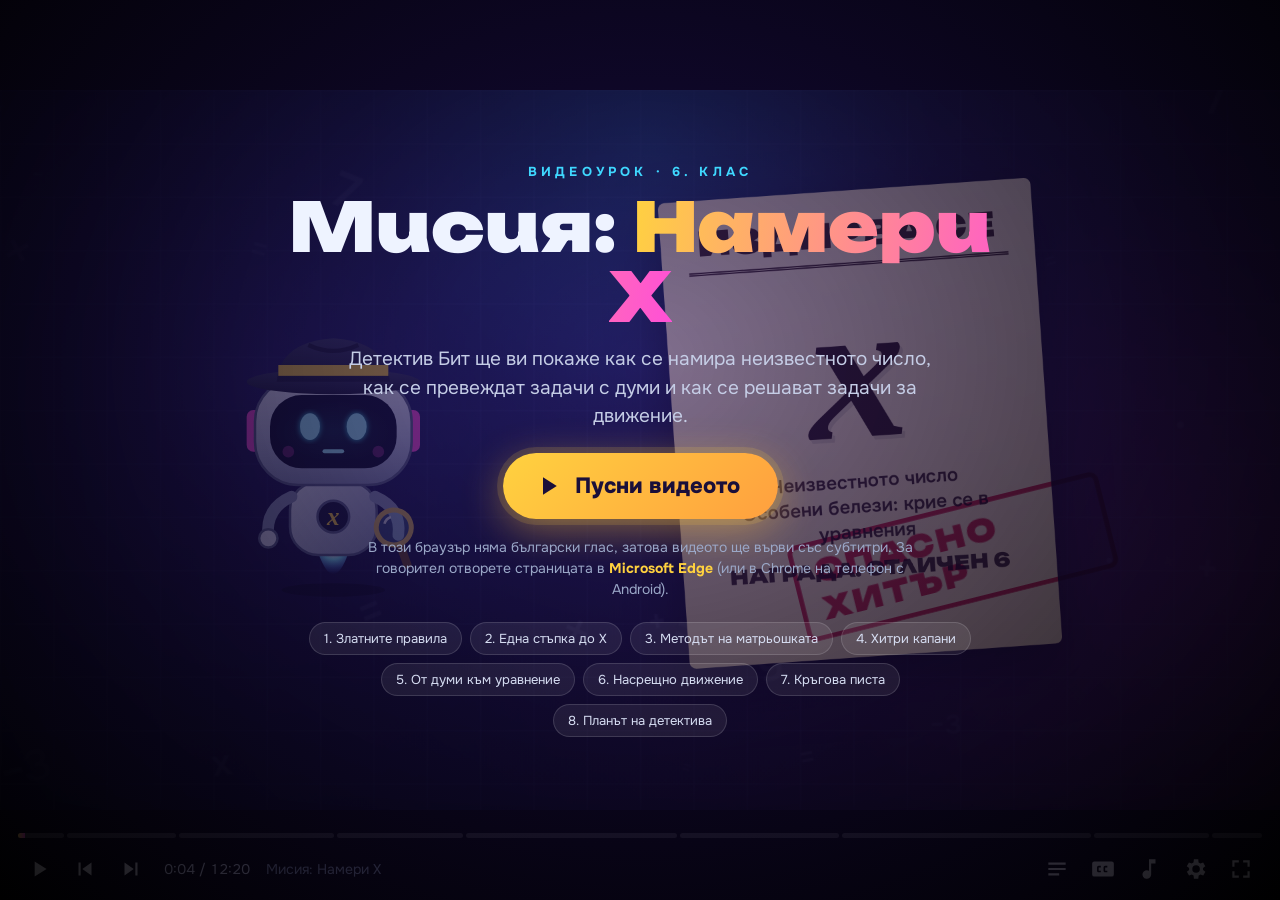
==== video/index.html @ 0a059dce "Видеоурок „Мисия: Намери Х“ с говорител и анимации Co-Authored-By: Claude Opus 5.5 <noreply@anthropi" ====
<!DOCTYPE html>
<html lang="bg">
<head>
<meta charset="utf-8">
<meta name="viewport" content="width=device-width, initial-scale=1, viewport-fit=cover">
<title>Мисия: Намери Х — видеоурок</title>
<meta name="description" content="Анимиран видеоурок с говорител за 6. клас: как се намира неизвестно число, задачи с думи и задачи за движение.">
<link rel="preconnect" href="https://fonts.googleapis.com">
<link rel="preconnect" href="https://fonts.gstatic.com" crossorigin>
<link rel="stylesheet" href="https://fonts.googleapis.com/css2?family=Onest:wght@400;500;600;700;800&family=Unbounded:wght@500;700;900&family=Caveat:wght@600;700&display=swap">
<link rel="stylesheet" href="video.css">
</head>
<body>
<div id="player" class="idle">
  <div id="screen">
    <div id="stage">
      <canvas id="bg" width="960" height="540" aria-hidden="true"></canvas>
      <div id="layer"></div>
      <div id="botWrap" aria-hidden="true"></div>
      <canvas id="confetti" width="1920" height="1080" aria-hidden="true"></canvas>
      <div id="sub" aria-live="polite"></div>
    </div>
  </div>

  <div id="startOv">
    <div class="startCard">
      <div class="kicker">Видеоурок · 6. клас</div>
      <h1>Мисия: <span>Намери Х</span></h1>
      <p class="lead">Детектив Бит ще ви покаже как се намира неизвестното число, как се превеждат задачи с думи и как се решават задачи за движение.</p>
      <button id="btnStart" type="button"><svg viewBox="0 0 24 24"><path d="M8 5v14l11-7z"/></svg><span>Пусни видеото</span></button>
      <div id="voiceNote" class="vnote"></div>
      <ol id="startChapters" class="chlist"></ol>
    </div>
  </div>

  <div id="endOv" hidden>
    <div class="startCard">
      <div class="kicker">Мисията е изпълнена</div>
      <h1>Браво, <span>детективи!</span></h1>
      <p class="lead">Сега е ваш ред — хванете всеки Х в учебника. А за истинско предизвикателство…</p>
      <div class="endBtns">
        <a class="bigLink" href="../">Ескейп стаята на Професор Минус →</a>
        <button id="btnReplay" type="button" class="ghost">↺ Гледай пак</button>
      </div>
    </div>
  </div>

  <div id="ctrl">
    <div id="bar" role="slider" aria-label="Напредък" tabindex="0"><div id="barSegs"></div><div id="barTip"></div></div>
    <div class="row">
      <button id="bPlay" title="Пусни / пауза (интервал)" aria-label="Пусни или пауза"><svg viewBox="0 0 24 24"><path class="i-play" d="M8 5v14l11-7z"/><path class="i-pause" d="M7 5h4v14H7zM13 5h4v14h-4z"/></svg></button>
      <button id="bPrev" title="Предишна стъпка (←)" aria-label="Предишна стъпка"><svg viewBox="0 0 24 24"><path d="M6 6h2v12H6zM9.5 12 18 18V6z"/></svg></button>
      <button id="bNext" title="Следваща стъпка (→)" aria-label="Следваща стъпка"><svg viewBox="0 0 24 24"><path d="M16 6h2v12h-2zM6 18l8.5-6L6 6z"/></svg></button>
      <span id="time">0:00 / 0:00</span>
      <span id="chName"></span>
      <span class="sp"></span>
      <button id="bCh" title="Глави" aria-label="Глави"><svg viewBox="0 0 24 24"><path d="M4 6h16v2H4zm0 5h16v2H4zm0 5h10v2H4z"/></svg></button>
      <button id="bCC" class="on" title="Субтитри (C)" aria-label="Субтитри"><svg viewBox="0 0 24 24"><path d="M4 5h16a2 2 0 0 1 2 2v10a2 2 0 0 1-2 2H4a2 2 0 0 1-2-2V7a2 2 0 0 1 2-2zm2.5 5.5v3c0 .8.7 1.5 1.5 1.5h2v-1.5H8v-3h2V9H8c-.8 0-1.5.7-1.5 1.5zm6 0v3c0 .8.7 1.5 1.5 1.5h2v-1.5h-2v-3h2V9h-2c-.8 0-1.5.7-1.5 1.5z"/></svg></button>
      <button id="bMusic" class="on" title="Музика (M)" aria-label="Музика"><svg viewBox="0 0 24 24"><path d="M12 3v10.6A4 4 0 1 0 14 17V7h4V3z"/></svg></button>
      <button id="bSet" title="Глас и скорост" aria-label="Настройки"><svg viewBox="0 0 24 24"><path d="M19.4 13a7.6 7.6 0 0 0 0-2l2.1-1.6-2-3.5-2.5 1a7.4 7.4 0 0 0-1.7-1L15 3h-4l-.4 2.9a7.4 7.4 0 0 0-1.7 1l-2.5-1-2 3.5L6.6 11a7.6 7.6 0 0 0 0 2l-2.1 1.6 2 3.5 2.5-1c.5.4 1.1.7 1.7 1L11 21h4l.4-2.9c.6-.3 1.2-.6 1.7-1l2.5 1 2-3.5zM13 15.5a3.5 3.5 0 1 1 0-7 3.5 3.5 0 0 1 0 7z"/></svg></button>
      <button id="bFull" title="На цял екран (F)" aria-label="На цял екран"><svg viewBox="0 0 24 24"><path d="M4 4h6v2H6v4H4zm10 0h6v6h-2V6h-4zM4 14h2v4h4v2H4zm14 0h2v6h-6v-2h4z"/></svg></button>
    </div>
    <div id="chMenu" class="pop" hidden></div>
    <div id="setMenu" class="pop" hidden>
      <label>Говорител<select id="selVoice"></select></label>
      <label>Скорост<select id="selRate"><option value="0.85">По-бавно</option><option value="1" selected>Нормално</option><option value="1.15">По-бързо</option></select></label>
      <p class="vhint">Най-хубав глас има в <b>Microsoft Edge</b> (Kalina или Borislav).</p>
    </div>
  </div>
</div>
<script src="engine.js"></script>
<script src="art.js"></script>
<script src="scenes.js"></script>
</body>
</html>
---- video/video.css ----
:root {
  --ink: #eef3ff;
  --mute: #9aa7c7;
  --gold: #ffd23f;
  --cyan: #3fd8ff;
  --pink: #ff4fd8;
  --green: #3dffa2;
  --red: #ff5a6a;
  --violet: #9b7bff;
  --panel: rgba(255, 255, 255, .06);
  --line: rgba(255, 255, 255, .14);
}
* { box-sizing: border-box; }
html, body { margin: 0; height: 100%; background: #000; color: var(--ink); font-family: Onest, system-ui, sans-serif; overflow: hidden; }
button { font: inherit; color: inherit; }

#player { position: fixed; inset: 0; display: grid; place-items: center; background: #000; }
#screen { position: relative; width: min(100vw, calc(100vh * 16 / 9)); aspect-ratio: 16 / 9; overflow: hidden; background: #050816; }
#stage { position: absolute; left: 0; top: 0; width: 1920px; height: 1080px; transform-origin: 0 0; overflow: hidden; }
#bg { position: absolute; inset: 0; width: 100%; height: 100%; }
#layer { position: absolute; inset: 0; }
#confetti { position: absolute; inset: 0; width: 100%; height: 100%; pointer-events: none; }
#player.idle.playing { cursor: none; }

/* ---------- субтитри ---------- */
#sub {
  position: absolute; left: 50%; bottom: 34px; transform: translateX(-50%);
  max-width: 1500px; padding: 14px 34px; border-radius: 22px;
  background: rgba(4, 7, 20, .78); border: 1px solid rgba(255, 255, 255, .1);
  font-size: 34px; line-height: 1.3; font-weight: 500; text-align: center; letter-spacing: .005em;
  box-shadow: 0 10px 40px rgba(0, 0, 0, .45); backdrop-filter: blur(8px);
  transition: opacity .25s; text-wrap: balance;
}
#sub:empty, #sub.off { opacity: 0; }

/* ---------- обекти на сцената ---------- */
.ob { position: absolute; will-change: transform, opacity; }
.c { transform: translate(-50%, -50%); }
.title { white-space: nowrap; font-family: Unbounded, sans-serif; font-weight: 900; letter-spacing: -.01em; line-height: 1.05; }
.h2 { font-family: Unbounded, sans-serif; font-weight: 700; font-size: 54px; }
.txt { font-size: 40px; line-height: 1.35; font-weight: 500; }
.glass {
  background: linear-gradient(160deg, rgba(255, 255, 255, .10), rgba(255, 255, 255, .035));
  border: 1.5px solid var(--line); border-radius: 30px;
  box-shadow: 0 20px 60px rgba(0, 0, 0, .45), inset 0 1px 0 rgba(255, 255, 255, .12);
  backdrop-filter: blur(14px);
}
.gold { color: var(--gold); } .cyan { color: var(--cyan); } .pink { color: var(--pink); } .green { color: var(--green); } .red { color: var(--red); } .mute { color: var(--mute); } .violet { color: var(--violet); }
.hlw { color: var(--gold); text-shadow: 0 0 24px rgba(255, 210, 63, .55); }

/* ---------- уравнения ---------- */
.eq { position: absolute; display: flex; align-items: center; white-space: nowrap; font-weight: 600; font-size: 84px; line-height: 1; transform: translateY(-50%); }
.eq.center { transform: translate(-50%, -50%); }
.tk { display: inline-flex; align-items: center; padding: 0 .07em; position: relative; transition: color .4s, text-shadow .4s; }
.tk.op { padding: 0 .2em; color: #c9d3f0; font-weight: 500; }
.tk.par { padding: 0 .015em; color: #c9d3f0; font-weight: 400; transform: scaleY(1.12); }
.tk.var { color: var(--gold); font-style: italic; font-weight: 700; text-shadow: 0 0 26px rgba(255, 210, 63, .6); font-family: Georgia, 'Times New Roman', serif; padding: 0 .1em; }
.tk.txt2 { font-size: .58em; color: var(--mute); font-weight: 500; padding: 0 .18em; }
.tk.hl { color: var(--gold); text-shadow: 0 0 26px rgba(255, 210, 63, .55); }
.tk.ok { color: var(--green); text-shadow: 0 0 30px rgba(61, 255, 162, .6); }
.tk.bad { color: var(--red); text-shadow: 0 0 26px rgba(255, 90, 106, .55); }
.tk.dim { opacity: .38; }
.tk.cy { color: var(--cyan); text-shadow: 0 0 24px rgba(63, 216, 255, .5); }
.tk.pk { color: var(--pink); text-shadow: 0 0 24px rgba(255, 79, 216, .5); }
.tk.check { color: var(--green); font-size: 1.05em; padding-left: .3em; text-shadow: 0 0 30px rgba(61, 255, 162, .8); }
.tk .sub { font-size: .55em; transform: translateY(.35em); font-style: normal; }
.fr { gap: .06em; }
.fr .sg { margin-right: .04em; }
.fb { display: inline-flex; flex-direction: column; align-items: center; font-size: .66em; line-height: 1.04; vertical-align: middle; }
.fb > span { padding: 0 .14em; }
.fb > .n { border-bottom: .07em solid currentColor; padding-bottom: .05em; }
.fb > .d { padding-top: .06em; }
.fr .w { margin-right: .05em; }
.tk.box { width: 1.05em; height: 1.05em; border: .07em solid var(--cyan); border-radius: .18em; box-shadow: 0 0 22px rgba(63, 216, 255, .55), inset 0 0 18px rgba(63, 216, 255, .35); margin: 0 .1em; padding: 0; }

/* рамки и етикети */
.frame { position: absolute; border-radius: 18px; pointer-events: none; border: 4px solid var(--cyan); box-shadow: 0 0 26px rgba(63, 216, 255, .55), inset 0 0 20px rgba(63, 216, 255, .18); }
.frame.gold { border-color: var(--gold); box-shadow: 0 0 26px rgba(255, 210, 63, .55), inset 0 0 20px rgba(255, 210, 63, .15); }
.frame.pink { border-color: var(--pink); box-shadow: 0 0 26px rgba(255, 79, 216, .55), inset 0 0 20px rgba(255, 79, 216, .15); }
.frame.green { border-color: var(--green); box-shadow: 0 0 26px rgba(61, 255, 162, .55), inset 0 0 20px rgba(61, 255, 162, .15); }
.frame.violet { border-color: var(--violet); box-shadow: 0 0 26px rgba(155, 123, 255, .55), inset 0 0 20px rgba(155, 123, 255, .15); }
.tag { position: absolute; transform: translateX(-50%); padding: 8px 20px; border-radius: 999px; font-size: 30px; font-weight: 700; white-space: nowrap; background: rgba(63, 216, 255, .16); color: var(--cyan); border: 2px solid rgba(63, 216, 255, .5); }
.tag.gold { background: rgba(255, 210, 63, .14); color: var(--gold); border-color: rgba(255, 210, 63, .5); }
.tag.pink { background: rgba(255, 79, 216, .14); color: var(--pink); border-color: rgba(255, 79, 216, .5); }
.tag.green { background: rgba(61, 255, 162, .14); color: var(--green); border-color: rgba(61, 255, 162, .5); }
.tag.violet { background: rgba(155, 123, 255, .16); color: #c4b2ff; border-color: rgba(155, 123, 255, .5); }
.tag::before { content: ''; position: absolute; left: 50%; width: 3px; height: 22px; background: currentColor; opacity: .7; transform: translateX(-50%); }
.tag.below::before { top: -24px; }
.tag.above::before { bottom: -24px; }

/* карта с правило */
.rule { padding: 26px 40px; font-size: 38px; font-weight: 600; text-align: center; }
.rule small { display: block; font-size: 24px; letter-spacing: .16em; text-transform: uppercase; color: var(--mute); margin-bottom: 8px; font-weight: 700; }
.rule b { color: var(--gold); }
.rule em { font-style: normal; color: var(--cyan); }
.rule i { font-style: normal; color: var(--pink); }

.grid6 { display: grid; grid-template-columns: 1fr 1fr; gap: 26px; width: 1500px; }
.rc { padding: 26px 30px; font-size: 34px; font-weight: 600; line-height: 1.3; }
.rc small { display: block; font-size: 22px; letter-spacing: .14em; text-transform: uppercase; color: var(--mute); margin-bottom: 6px; font-weight: 700; }
.rc b { color: var(--gold); }

.chip { display: inline-flex; align-items: center; justify-content: center; min-width: 92px; height: 92px; border-radius: 26px; font-size: 52px; font-weight: 800; }
.chip.plus { background: rgba(61, 255, 162, .14); color: var(--green); border: 3px solid rgba(61, 255, 162, .55); }
.chip.minus { background: rgba(255, 90, 106, .14); color: var(--red); border: 3px solid rgba(255, 90, 106, .55); }
.signrow { display: flex; align-items: center; gap: 22px; font-size: 52px; font-weight: 700; color: #c9d3f0; }

/* глава */
.chap { position: absolute; inset: 0; display: grid; place-items: center; background: radial-gradient(ellipse at 50% 50%, rgba(30, 20, 80, .55), rgba(3, 5, 16, .96) 70%); }
.chap .num { font-family: Unbounded, sans-serif; font-weight: 900; font-size: 380px; line-height: .8; color: transparent; -webkit-text-stroke: 3px rgba(155, 123, 255, .55); position: absolute; left: 50%; top: 50%; transform: translate(-50%, -62%); letter-spacing: -.04em; }
.chap .lbl { font-size: 30px; letter-spacing: .5em; text-transform: uppercase; color: var(--cyan); font-weight: 700; text-align: center; margin-bottom: 26px; }
.chap .ttl { font-family: Unbounded, sans-serif; font-weight: 900; font-size: 104px; text-align: center; line-height: 1.04; background: linear-gradient(100deg, #fff 20%, #ffd23f 45%, #ff4fd8 60%, #fff 80%); background-size: 300% 100%; -webkit-background-clip: text; background-clip: text; color: transparent; animation: sheen 3.2s ease-in-out infinite; position: relative; }
.chap .streak { position: absolute; left: -30%; top: 0; bottom: 0; width: 18%; background: linear-gradient(90deg, transparent, rgba(255, 255, 255, .09), transparent); transform: skewX(-20deg); animation: streak 2.4s ease-in-out infinite; }
@keyframes sheen { 0% { background-position: 100% 0; } 100% { background-position: 0 0; } }
@keyframes streak { 0% { left: -30%; } 100% { left: 130%; } }

/* обява */
.poster { width: 560px; height: 700px; background: linear-gradient(170deg, #f4e6c4, #e3cd98); border-radius: 10px; color: #3b2412; box-shadow: 0 30px 80px rgba(0, 0, 0, .6); padding: 34px 40px; text-align: center; font-family: Unbounded, sans-serif; }
.poster .p1 { font-size: 50px; font-weight: 900; letter-spacing: .04em; border-bottom: 5px double #3b2412; padding-bottom: 12px; }
.poster .px { font-family: Georgia, serif; font-style: italic; font-weight: 700; font-size: 300px; line-height: 1; margin: 6px 0 0; color: #2a1608; text-shadow: 4px 6px 0 rgba(0, 0, 0, .12); }
.poster .p2 { font-family: Onest, sans-serif; font-size: 28px; font-weight: 600; line-height: 1.35; }
.poster .p3 { margin-top: 18px; font-size: 29px; font-weight: 900; }
.stamp { position: absolute; padding: 10px 26px; border: 7px solid #d1263b; color: #d1263b; border-radius: 14px; font-family: Unbounded, sans-serif; font-weight: 900; font-size: 46px; letter-spacing: .06em; rotate: -14deg; mix-blend-mode: multiply; opacity: .9; }

/* карта на мисията */
.node { position: absolute; width: 124px; height: 124px; border-radius: 50%; display: grid; place-items: center; font-family: Unbounded, sans-serif; font-weight: 900; font-size: 52px; transform: translate(-50%, -50%); background: radial-gradient(circle at 35% 30%, #5b3dff, #24145f); border: 4px solid rgba(255, 255, 255, .35); box-shadow: 0 0 40px rgba(110, 80, 255, .7); }
.nodeLbl { position: absolute; transform: translateX(-50%); font-size: 30px; font-weight: 700; text-align: center; width: 300px; line-height: 1.2; }

/* текст на задача */
.problem { width: 1400px; padding: 40px 54px; font-size: 44px; line-height: 1.45; font-weight: 500; }
.problem mark { background: none; color: inherit; border-radius: 10px; padding: 0 6px; transition: background .5s, color .5s, box-shadow .5s; }
.problem mark.on { background: rgba(255, 210, 63, .18); color: var(--gold); box-shadow: 0 0 0 2px rgba(255, 210, 63, .5); }
.problem mark.on2 { background: rgba(63, 216, 255, .16); color: var(--cyan); box-shadow: 0 0 0 2px rgba(63, 216, 255, .5); }
.problem mark.on3 { background: rgba(255, 79, 216, .16); color: var(--pink); box-shadow: 0 0 0 2px rgba(255, 79, 216, .5); }

/* чеклист */
.steps { width: 1460px; display: flex; flex-direction: column; gap: 18px; }
.step { display: flex; align-items: center; gap: 28px; padding: 18px 34px; font-size: 40px; font-weight: 600; }
.step .n { flex: none; width: 74px; height: 74px; border-radius: 50%; display: grid; place-items: center; font-family: Unbounded, sans-serif; font-weight: 900; font-size: 34px; background: linear-gradient(135deg, var(--violet), var(--pink)); }
.step b { color: var(--gold); }

.hud { font-family: Unbounded, sans-serif; font-weight: 700; font-size: 26px; letter-spacing: .18em; text-transform: uppercase; color: var(--mute); }
.hud b { color: var(--cyan); }
.clockTxt { font-family: Unbounded, sans-serif; font-weight: 700; }

/* робот */
#botWrap { position: absolute; left: 0; top: 0; width: 1920px; height: 1080px; pointer-events: none; }
#bot { position: absolute; left: 0; top: 0; width: 260px; height: 320px; transform-origin: 50% 50%; }
#bot svg { width: 100%; height: 100%; overflow: visible; animation: hover 3.4s ease-in-out infinite; }
@keyframes hover { 0%, 100% { transform: translateY(0); } 50% { transform: translateY(-12px); } }
#bot .eye { transform-box: fill-box; transform-origin: center; animation: blink 5s infinite; }
@keyframes blink { 0%, 93%, 100% { transform: scaleY(1); } 95% { transform: scaleY(.08); } }
#bot .mouth { transform-box: fill-box; transform-origin: center; transition: transform .08s; }
#bot.talk .mouth { animation: talk .22s ease-in-out infinite alternate; }
@keyframes talk { from { transform: scaleY(.6) scaleX(1); } to { transform: scaleY(3.4) scaleX(.82); } }
#bot .happy { display: none; }
#bot.joy .eye { display: none; }
#bot.joy .happy { display: inline; }
#bot .armR { transform-box: view-box; transform-origin: 196px 200px; transition: transform .5s cubic-bezier(.3, 1.6, .5, 1); }
#bot.point .armR { transform: rotate(-58deg); }
#bot.wave .armR { animation: wave .5s ease-in-out 4 alternate; }
@keyframes wave { from { transform: rotate(-40deg); } to { transform: rotate(-105deg); } }
#bot .antL { animation: pulse 1.6s ease-in-out infinite; }
#bot .flame { transform-box: fill-box; transform-origin: 50% 0; animation: flame .18s ease-in-out infinite alternate; }
@keyframes flame { from { transform: scaleY(.8); opacity: .75; } to { transform: scaleY(1.15); opacity: 1; } }
@keyframes pulse { 0%, 100% { opacity: .55; } 50% { opacity: 1; } }

/* SVG сцени */
.svgs { position: absolute; left: 0; top: 0; width: 1920px; height: 1080px; overflow: visible; }
.lbl { font-family: Onest, sans-serif; font-weight: 700; }
.dash { animation: dash 1s linear infinite; }
@keyframes dash { to { stroke-dashoffset: -40; } }

/* ---------- старт / край ---------- */
#startOv, #endOv { position: absolute; inset: 0; display: grid; place-items: center; background: radial-gradient(ellipse at 50% 40%, rgba(40, 20, 110, .55), rgba(0, 0, 0, .9)); z-index: 5; padding: 20px; overflow: auto; }
#endOv[hidden], #startOv[hidden] { display: none; }
.startCard { max-width: 760px; text-align: center; }
.kicker { font-size: 13px; letter-spacing: .32em; text-transform: uppercase; color: var(--cyan); font-weight: 700; }
.startCard h1 { font-family: Unbounded, sans-serif; font-weight: 900; font-size: clamp(34px, 6vw, 68px); line-height: 1.02; margin: 12px 0 14px; }
.startCard h1 span { background: linear-gradient(100deg, #ffd23f, #ff4fd8); -webkit-background-clip: text; background-clip: text; color: transparent; }
.lead { font-size: clamp(15px, 1.8vw, 19px); color: #c5cde6; line-height: 1.5; margin: 0 auto 22px; max-width: 600px; }
#btnStart { display: inline-flex; align-items: center; gap: 12px; border: 0; cursor: pointer; padding: 18px 38px 18px 30px; border-radius: 999px; font-size: 22px; font-weight: 800; color: #1a0f3a; background: linear-gradient(135deg, #ffd23f, #ff9f3f); box-shadow: 0 10px 40px rgba(255, 190, 60, .45), 0 0 0 6px rgba(255, 210, 63, .14); transition: transform .2s; }
#btnStart:hover { transform: scale(1.05); }
#btnStart svg { width: 30px; height: 30px; fill: currentColor; }
.vnote { margin: 18px auto 0; font-size: 14px; color: var(--mute); max-width: 560px; line-height: 1.5; }
.vnote b { color: var(--green); }
.vnote.warn b { color: var(--gold); }
.chlist { list-style: none; padding: 0; margin: 22px auto 0; display: flex; flex-wrap: wrap; gap: 8px; justify-content: center; max-width: 700px; }
.chlist li button { background: rgba(255, 255, 255, .07); border: 1px solid rgba(255, 255, 255, .14); padding: 7px 14px; border-radius: 999px; font-size: 13px; cursor: pointer; color: #d6ddf2; }
.chlist li button:hover { background: rgba(255, 255, 255, .16); }
.endBtns { display: flex; gap: 14px; justify-content: center; flex-wrap: wrap; }
.bigLink { display: inline-block; padding: 16px 30px; border-radius: 999px; font-weight: 800; font-size: 19px; text-decoration: none; color: #1a0f3a; background: linear-gradient(135deg, #3dffa2, #3fd8ff); box-shadow: 0 10px 40px rgba(61, 255, 162, .35); }
.ghost { padding: 16px 26px; border-radius: 999px; border: 1px solid rgba(255, 255, 255, .25); background: rgba(255, 255, 255, .06); font-weight: 700; font-size: 17px; cursor: pointer; }

/* ---------- контроли ---------- */
#ctrl { position: absolute; left: 0; right: 0; bottom: 0; padding: 30px 18px 10px; background: linear-gradient(transparent, rgba(0, 0, 0, .82)); z-index: 4; transition: opacity .35s; }
#player.idle.playing #ctrl { opacity: 0; }
#ctrl .row { display: flex; align-items: center; gap: 4px; }
#ctrl button { width: 42px; height: 42px; border: 0; background: none; border-radius: 10px; cursor: pointer; display: grid; place-items: center; opacity: .9; }
#ctrl button:hover { background: rgba(255, 255, 255, .12); opacity: 1; }
#ctrl button svg { width: 26px; height: 26px; fill: #fff; }
#ctrl button.off { opacity: .4; }
#bPlay .i-pause { display: none; }
#player.playing #bPlay .i-pause { display: inline; }
#player.playing #bPlay .i-play { display: none; }
#time { font-size: 14px; color: #dfe5f5; margin-left: 8px; font-variant-numeric: tabular-nums; }
#chName { font-size: 14px; color: var(--mute); margin-left: 12px; white-space: nowrap; overflow: hidden; text-overflow: ellipsis; }
.sp { flex: 1; }
#bar { position: relative; height: 18px; display: flex; align-items: center; cursor: pointer; margin-bottom: 4px; }
#barSegs { display: flex; gap: 3px; width: 100%; height: 5px; transition: height .15s; }
#bar:hover #barSegs { height: 8px; }
.seg { position: relative; height: 100%; background: rgba(255, 255, 255, .22); border-radius: 3px; overflow: hidden; }
.seg i { position: absolute; inset: 0 auto 0 0; width: 0; background: linear-gradient(90deg, #ffd23f, #ff4fd8); }
#barTip { position: absolute; bottom: 24px; transform: translateX(-50%); background: rgba(10, 12, 30, .95); border: 1px solid rgba(255, 255, 255, .18); padding: 6px 10px; border-radius: 8px; font-size: 13px; white-space: nowrap; pointer-events: none; opacity: 0; transition: opacity .15s; }
#bar:hover #barTip { opacity: 1; }
.pop { position: absolute; right: 16px; bottom: 70px; background: rgba(12, 14, 34, .97); border: 1px solid rgba(255, 255, 255, .16); border-radius: 14px; padding: 10px; min-width: 300px; max-height: 70vh; overflow: auto; box-shadow: 0 20px 60px rgba(0, 0, 0, .6); }
.pop[hidden] { display: none; }
#chMenu button { display: flex; width: 100%; height: auto; text-align: left; padding: 10px 12px; gap: 10px; font-size: 15px; place-items: unset; justify-content: flex-start; }
#chMenu button b { color: var(--gold); min-width: 22px; }
#chMenu button.cur { background: rgba(255, 255, 255, .1); }
#chMenu button span.d { margin-left: auto; color: var(--mute); font-size: 13px; }
#setMenu label { display: flex; flex-direction: column; gap: 6px; font-size: 13px; color: var(--mute); margin: 6px 6px 12px; }
#setMenu select { font: inherit; font-size: 15px; padding: 8px; border-radius: 8px; background: #1b1f3e; color: #fff; border: 1px solid rgba(255, 255, 255, .2); }
.vhint { font-size: 12.5px; color: var(--mute); margin: 4px 6px; line-height: 1.45; max-width: 280px; }
.vhint b { color: #fff; }

@media (max-width: 640px) {
  #chName, #time { display: none; }
  #ctrl button { width: 38px; height: 38px; }
}
.xv { color: var(--gold); font-family: Georgia, 'Times New Roman', serif; font-style: italic; font-weight: 700; }
.phr { width: 1500px; display: flex; flex-direction: column; gap: 22px; }
.phr .rc { display: flex; align-items: center; justify-content: space-between; gap: 30px; font-size: 36px; }
.phr .rc .m { font-size: 46px; font-weight: 700; white-space: nowrap; }
.counter { font-size: 30px; font-weight: 600; white-space: nowrap; }
.counter b { font-family: Unbounded, sans-serif; font-size: 34px; }
.tag:not(.above):not(.below)::before { display: none; }
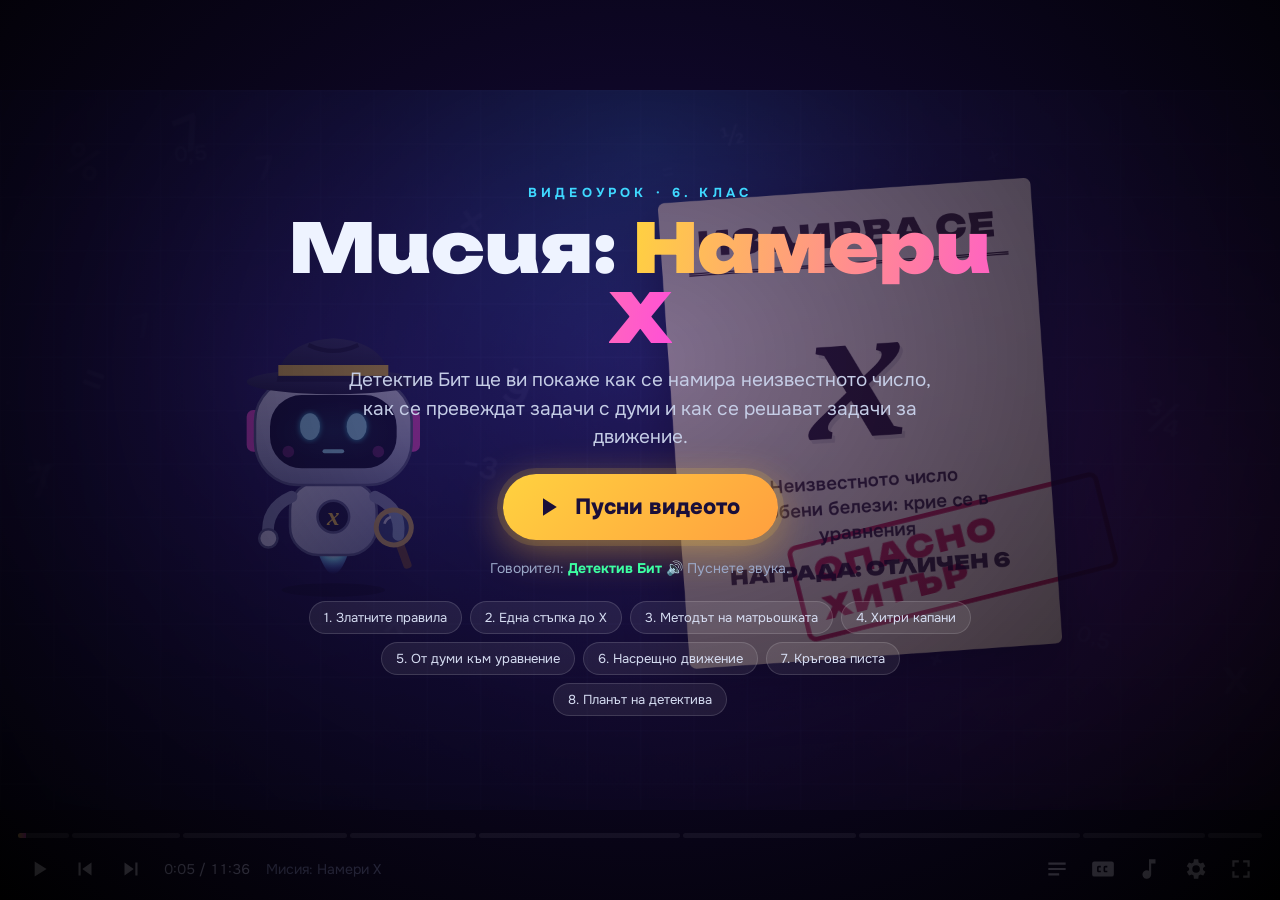
==== commit e6a0ef79: "Видеоурок: записан глас на говорителя (Gemini, Iapetus) Всички 151 изречения са записани като отделн" ====
--- a/video/index.html
+++ b/video/index.html
@@ -64,7 +64,7 @@
     <div id="setMenu" class="pop" hidden>
       <label>Говорител<select id="selVoice"></select></label>
       <label>Скорост<select id="selRate"><option value="0.85">По-бавно</option><option value="1" selected>Нормално</option><option value="1.15">По-бързо</option></select></label>
-      <p class="vhint">Най-хубав глас има в <b>Microsoft Edge</b> (Kalina или Borislav).</p>
+      <p class="vhint"><b>Бит (записан глас)</b> звучи еднакво във всеки браузър. Гласовете на браузъра са резервен вариант.</p>
     </div>
   </div>
 </div>
